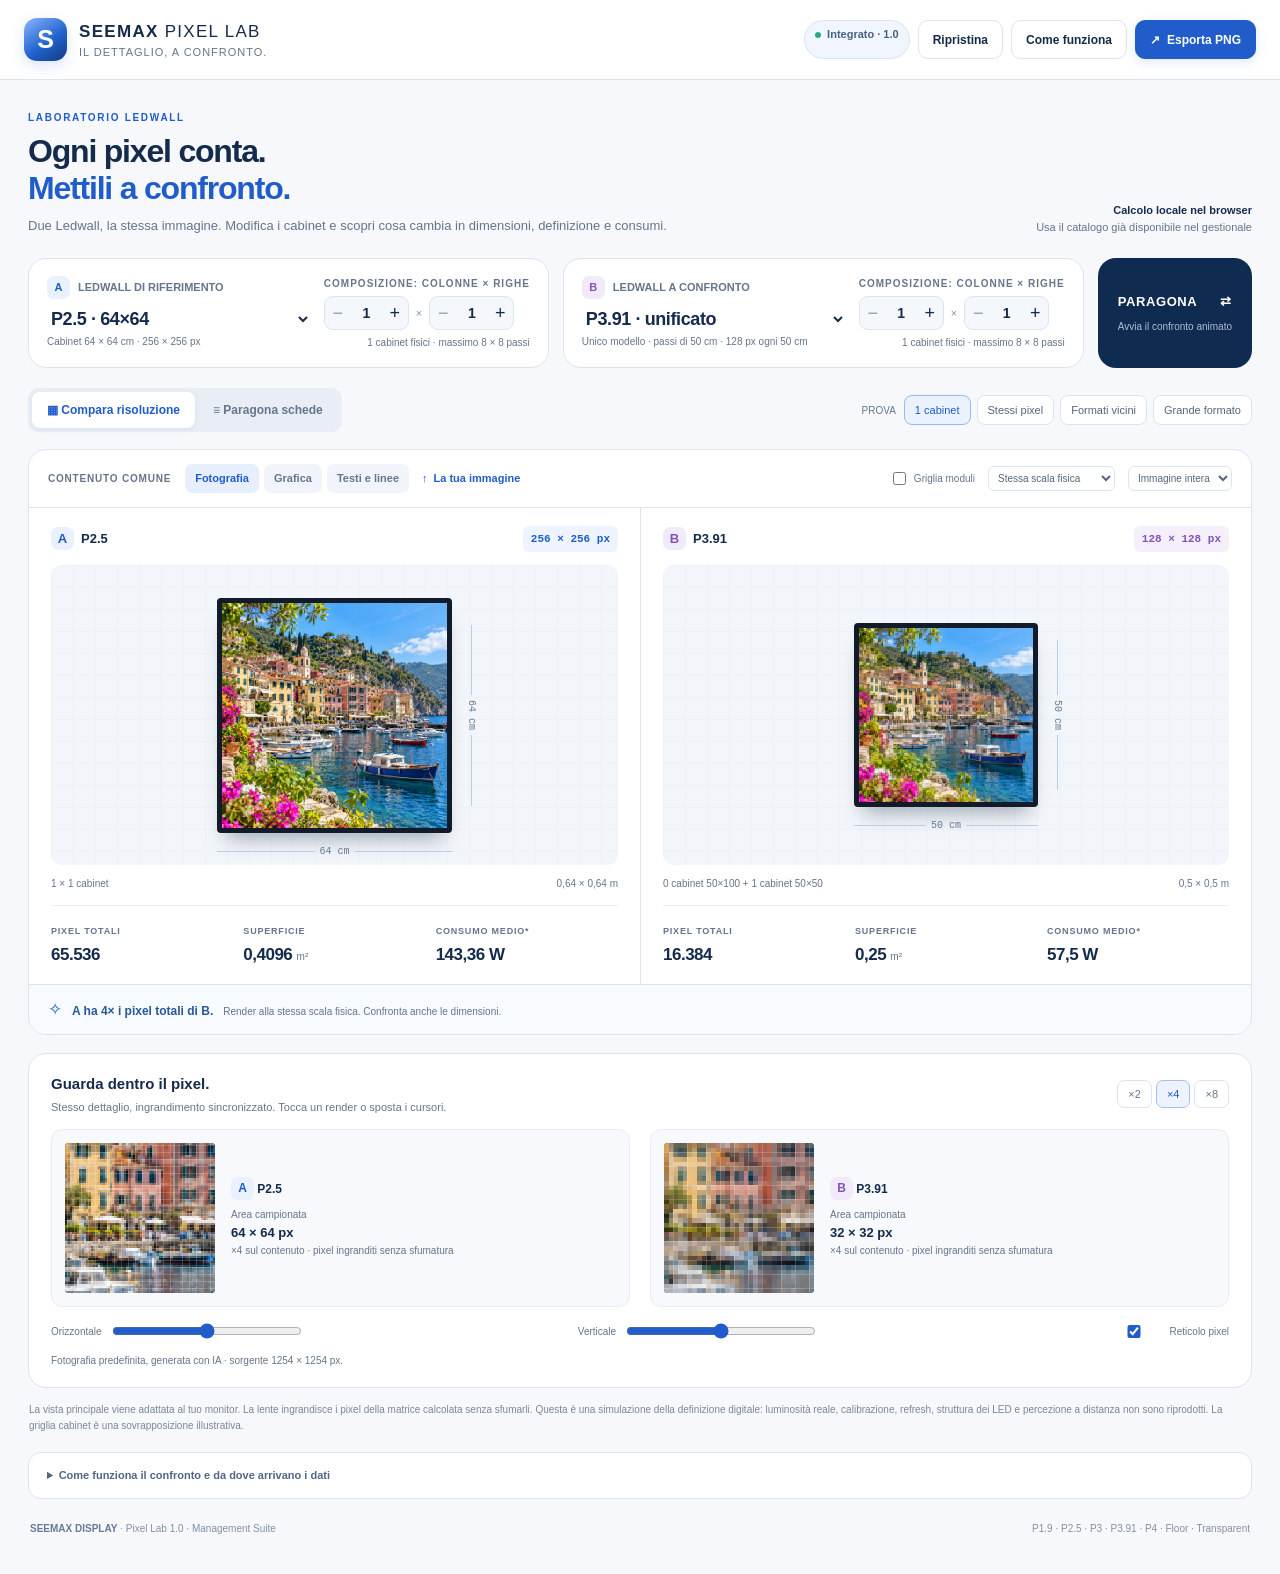
==== pixel-lab/index.html @ fe0447f7 "Add files via upload" ====
<!doctype html>
<html lang="it">
<head>
<meta charset="utf-8"><meta name="viewport" content="width=device-width, initial-scale=1">
<meta name="theme-color" content="#0c2446"><title>SEEMAX Pixel Lab — Paragona Ledwall</title>
<meta name="description" content="Confronta i Ledwall SEEMAX: dimensioni, matrici native, schede tecniche e consumi stimati.">
<link rel="stylesheet" href="../assets/css/pixel-lab.css">
</head>
<body>
<header class="topbar"><div class="brand"><div class="brand-mark" aria-hidden="true">S</div><div><div class="brand-name">SEEMAX <span style="font-weight:450">PIXEL LAB</span></div><div class="brand-sub">IL DETTAGLIO, A CONFRONTO.</div></div></div><div class="header-actions"><span class="tag optional">Integrato · 1.0</span><button class="btn" id="reset">Ripristina</button><button class="btn" id="about">Come funziona</button><button class="btn primary" id="export"><span aria-hidden="true">↗</span> Esporta PNG</button></div></header>
<main class="wrap">
<section class="hero"><div><div class="eyebrow">Laboratorio Ledwall</div><h1>Ogni pixel conta.<br><span>Mettili a confronto.</span></h1><p class="intro">Due Ledwall, la stessa immagine. Modifica i cabinet e scopri cosa cambia in dimensioni, definizione e consumi.</p></div><div class="hero-note"><strong>Calcolo locale nel browser</strong><br>Usa il catalogo già disponibile nel gestionale</div></section>
<section class="controls" aria-label="Configura i due Ledwall">
<article class="setup a" data-side="a"><div><div class="setup-head"><span class="id-tag">A</span> LEDWALL DI RIFERIMENTO</div><label class="sr-only" for="model-a">Modello Ledwall A</label><select class="model" id="model-a"></select><div class="model-hint" id="hint-a"></div></div><div><div class="array-label">Composizione: colonne × righe</div><div class="steppers"><div class="stepper"><button data-step="-1" data-target="cols-a" aria-label="Riduci colonne A">−</button><input id="cols-a" aria-label="Colonne cabinet A" type="number" min="1" max="8" step="1" value="1"><button data-step="1" data-target="cols-a" aria-label="Aumenta colonne A">+</button></div><span class="by">×</span><div class="stepper"><button data-step="-1" data-target="rows-a" aria-label="Riduci righe A">−</button><input id="rows-a" aria-label="Righe cabinet A" type="number" min="1" max="8" step="1" value="1"><button data-step="1" data-target="rows-a" aria-label="Aumenta righe A">+</button></div></div><div class="qty-hint" id="count-a"></div></div></article>
<article class="setup b" data-side="b"><div><div class="setup-head"><span class="id-tag">B</span> LEDWALL A CONFRONTO</div><label class="sr-only" for="model-b">Modello Ledwall B</label><select class="model" id="model-b"></select><div class="model-hint" id="hint-b"></div></div><div><div class="array-label">Composizione: colonne × righe</div><div class="steppers"><div class="stepper"><button data-step="-1" data-target="cols-b" aria-label="Riduci colonne B">−</button><input id="cols-b" aria-label="Colonne cabinet B" type="number" min="1" max="8" step="1" value="1"><button data-step="1" data-target="cols-b" aria-label="Aumenta colonne B">+</button></div><span class="by">×</span><div class="stepper"><button data-step="-1" data-target="rows-b" aria-label="Riduci righe B">−</button><input id="rows-b" aria-label="Righe cabinet B" type="number" min="1" max="8" step="1" value="1"><button data-step="1" data-target="rows-b" aria-label="Aumenta righe B">+</button></div></div><div class="qty-hint" id="count-b"></div></div></article>
<div class="compare-action"><button id="compare">PARAGONA <span aria-hidden="true">⇄</span></button><small>Avvia il confronto animato</small></div>
</section>
<div class="toolbar"><div class="tabs" role="tablist" aria-label="Tipo di confronto"><button id="resolution-tab" role="tab" aria-selected="true" aria-controls="resolution-pane" class="tab">▦ Compara risoluzione</button><button id="specs-tab" role="tab" aria-selected="false" aria-controls="specs-pane" class="tab">≡ Paragona schede</button></div><div class="presets"><span>PROVA</span><button class="chip is-active" data-preset="single">1 cabinet</button><button class="chip" data-preset="pixels">Stessi pixel</button><button class="chip" data-preset="near">Formati vicini</button><button class="chip" data-preset="large">Grande formato</button></div></div>
<section id="resolution-pane" role="tabpanel" aria-labelledby="resolution-tab">
<div class="comparison" id="bench"><div class="scene-bar"><div class="source-options"><span class="small-label">Contenuto comune</span><button class="source-btn active" data-source="photo">Fotografia</button><button class="source-btn" data-source="graphic">Grafica</button><button class="source-btn" data-source="text">Testi e linee</button><label class="upload"><span aria-hidden="true">↑</span> La tua immagine<input type="file" id="upload" accept="image/png,image/jpeg,image/webp"></label></div><div class="view-options"><label><input type="checkbox" id="cabinetGrid"> Griglia moduli</label><label for="scaleMode" class="sr-only">Scala dei due render</label><select id="scaleMode"><option value="physical">Stessa scala fisica</option><option value="normalized">Normalizza ingombro</option></select><label for="imageFit" class="sr-only">Adattamento del contenuto</label><select id="imageFit"><option value="contain">Immagine intera</option><option value="cover">Riempi / ritaglia</option></select></div></div>
<div class="screens">
<article class="screen-card a"><div class="screen-heading"><h2><span class="id-tag">A</span> <span id="name-a">P2.5</span></h2><span id="native-a" class="native-badge">256 × 256 px</span></div><div class="stage" id="stage-a"><div class="display-assembly" id="assembly-a"><div class="display-body"><canvas class="screen-image" id="screen-a" width="256" height="256" aria-label="Render del Ledwall A"></canvas><div class="cabinet-grid" id="grid-a" hidden></div></div><span class="ruler-w" id="width-a"></span><span class="ruler-h" id="height-a"></span></div></div><div class="render-note"><span id="array-a"></span><span id="ratio-a"></span></div><div class="screen-kpis"><div><span class="label">Pixel totali</span><strong id="pixels-a"></strong></div><div><span class="label">Superficie</span><strong id="area-a"></strong></div><div><span class="label">Consumo medio*</span><strong id="power-a"></strong></div></div></article>
<article class="screen-card b"><div class="screen-heading"><h2><span class="id-tag">B</span> <span id="name-b">P3.91</span></h2><span id="native-b" class="native-badge">128 × 128 px</span></div><div class="stage" id="stage-b"><div class="display-assembly" id="assembly-b"><div class="display-body"><canvas class="screen-image" id="screen-b" width="128" height="128" aria-label="Render del Ledwall B"></canvas><div class="cabinet-grid" id="grid-b" hidden></div></div><span class="ruler-w" id="width-b"></span><span class="ruler-h" id="height-b"></span></div></div><div class="render-note"><span id="array-b"></span><span id="ratio-b"></span></div><div class="screen-kpis"><div><span class="label">Pixel totali</span><strong id="pixels-b"></strong></div><div><span class="label">Superficie</span><strong id="area-b"></strong></div><div><span class="label">Consumo medio*</span><strong id="power-b"></strong></div></div></article>
</div><div class="insight"><span class="star" aria-hidden="true">✧</span><strong id="insight"></strong><small id="scaleHint"></small></div></div>
<section class="lens-panel"><div class="section-head"><div><h2>Guarda dentro il pixel.</h2><p>Stesso dettaglio, ingrandimento sincronizzato. Tocca un render o sposta i cursori.</p></div><div class="zoom" aria-label="Ingrandimento dettaglio"><button data-zoom="2">×2</button><button class="active" data-zoom="4">×4</button><button data-zoom="8">×8</button></div></div><div class="lens-grid"><article class="lens-view"><canvas id="lens-a" class="lens-canvas" width="450" height="450" aria-label="Dettaglio pixel Ledwall A"></canvas><div class="lens-copy"><h3><span class="id-tag">A</span> <span id="lens-name-a">P2.5</span></h3><p>Area campionata<strong id="sample-a"></strong><span id="lens-hint-a"></span></p></div></article><article class="lens-view b"><canvas id="lens-b" class="lens-canvas" width="450" height="450" aria-label="Dettaglio pixel Ledwall B"></canvas><div class="lens-copy"><h3><span class="id-tag">B</span> <span id="lens-name-b">P3.91</span></h3><p>Area campionata<strong id="sample-b"></strong><span id="lens-hint-b"></span></p></div></article></div><div class="lens-controls"><label for="panX">Orizzontale<input type="range" id="panX" min="0" max="100" value="50"></label><label for="panY">Verticale<input type="range" id="panY" min="0" max="100" value="50"></label><label style="flex:0 0 auto"><input type="checkbox" id="pixelGrid" checked> Reticolo pixel</label></div><p class="source-meta" id="sourceMeta">Preparazione del contenuto…</p></section>
<p class="footnote">La vista principale viene adattata al tuo monitor. La lente ingrandisce i pixel della matrice calcolata senza sfumarli. Questa è una simulazione della definizione digitale: luminosità reale, calibrazione, refresh, struttura dei LED e percezione a distanza non sono riprodotti. La griglia cabinet è una sovrapposizione illustrativa.</p>
</section>
<section id="specs-pane" role="tabpanel" aria-labelledby="specs-tab" hidden><div class="comparison"><div class="scene-bar"><div><span class="small-label">Schede a confronto</span><strong style="font-size:12px">Geometria esatta. Dati tecnici trasparenti.</strong></div><span class="tag" id="catalogSourceStatus">Dati locali del catalogo</span></div><div class="table-wrap"><table class="tech-table"><thead><tr><th scope="col">Caratteristica</th><th scope="col" id="th-a">A · P2.5</th><th scope="col" id="th-b">B · P3.91</th></tr></thead><tbody id="tech-body"></tbody></table></div><div class="energy-bar"><strong>Simulazione utilizzo</strong><label>Ore/giorno<input id="hours" type="number" min="1" max="24" step="1" value="8"></label><label>Giorni/mese<input id="days" type="number" min="1" max="31" step="1" value="30"></label><span id="energy-summary"></span></div></div><p class="footnote">* Potenze ottenute da superficie × W/m² della scheda. Il consumo medio è una stima orientativa: contenuti, luminosità impostata, alimentatori e condizioni d’uso modificano l’assorbimento. Il valore massimo non sostituisce il dimensionamento elettrico.</p></section>
<details class="notes" id="labNotes"><summary>Come funziona il confronto e da dove arrivano i dati</summary>
<p><strong>La matrice è il punto di partenza.</strong> Le risoluzioni sono quelle già usate dal Quotation Planner. Aumentando colonne e righe aumentano dimensioni e pixel totali; il passo del modello resta invariato.</p>
<ul><li><strong>P3.91 unico:</strong> larghezza e altezza crescono a passi di 50 cm, ciascuno da 128 pixel. Il numero di cabinet fisici è calcolato componendo i formati 50×100 e 50×50 cm; la griglia mostra i passi di progettazione, non tutti i giunti fisici.</li>
<li><strong>Stessa scala fisica:</strong> un centimetro ha lo stesso ingombro nei due render. Con <strong>Normalizza ingombro</strong> ogni schermo riempie il proprio riquadro; le dimensioni fisiche non sono più confrontabili a vista.</li>
<li><strong>Stessi pixel:</strong> P2.5 da 64×64 cm e P3.91 da 100×100 cm hanno entrambi 256×256 pixel. La matrice digitale coincide; cambia il passo fisico.</li>
<li><strong>Schede tecniche:</strong> il laboratorio legge la copia del catalogo già caricata nel gestionale. I campi mancanti usano i riferimenti inclusi nel Planner o sono indicati da verificare. Non esegue richieste a Google Sheets. Consumi e matrici riferiti a una sola faccia.</li>
<li><strong>Dati da confermare:</strong> la matrice P1.9 264×526 è quella del Planner; il consumo va completato se assente. Sul P3 la densità dichiarata può differire da quella calcolata sulle dimensioni. Pesi ambigui e scala di grigi “16” sono evidenziati.</li>
<li><strong>Contenuti:</strong> la fotografia predefinita è generata con IA. Le immagini personali restano nella memoria della pagina: vengono mantenute chiudendo e riaprendo il laboratorio nella stessa sessione, ma vanno riselezionate dopo un riavvio o logout.</li>
<li><strong>Limiti:</strong> massimo 8×8 passi per schermo. Luminosità, refresh, distanza di osservazione, trasparenza e struttura ottica non sono simulati. Il laboratorio aiuta il confronto digitale e non sostituisce una prova sul display reale.</li></ul></details>
<footer class="footer"><span><strong>SEEMAX DISPLAY</strong> · Pixel Lab 1.0 · Management Suite</span><span>P1.9 · P2.5 · P3 · P3.91 · P4 · Floor · Transparent</span></footer>
</main><div class="toast" id="toast" role="status" aria-live="polite"></div><img id="defaultPhoto" alt="" hidden src="../assets/pixel-lab/default-marina.png">


<script src="../assets/js/pixel-lab-engine.js"></script>
<script src="../assets/js/pixel-lab-app.js"></script>
</body></html>
---- assets/css/pixel-lab.css ----
:root{--ink:#142b4c;--muted:#65758b;--line:#dce4ee;--blue:#205cca;--violet:#8153ba;--pale:#f3f6fb;--bg:#f6f8fc;--radius:18px}*{box-sizing:border-box}body{margin:0;color:var(--ink);background:var(--bg);font:14px/1.5 -apple-system,BlinkMacSystemFont,"Segoe UI",Arial,sans-serif}button,input,select{font:inherit}button,select,input[type=file],input[type=checkbox]{cursor:pointer}button{transition:background .18s,transform .18s,box-shadow .18s}button:active{transform:translateY(1px)}button:focus-visible,select:focus-visible,input:focus-visible,summary:focus-visible{outline:3px solid #66a5ff;outline-offset:3px}button:disabled{opacity:.45;cursor:not-allowed}button svg{width:17px;height:17px;stroke:currentColor;fill:none;stroke-width:1.7;vertical-align:middle}a{color:var(--blue)}.topbar{background:#fff;border-bottom:1px solid var(--line);height:80px;display:flex;align-items:center;justify-content:space-between;padding:0 max(28px,calc((100vw - 1390px)/2));gap:20px}.brand{display:flex;gap:12px;align-items:center}.brand-mark{width:43px;height:43px;border-radius:13px;background:linear-gradient(145deg,#8ab5ff,#2062cd 57%,#143a82);box-shadow:0 5px 14px #205cca29;display:grid;place-items:center;color:#fff;font-size:25px;font-weight:850}.brand-name{font-size:17px;font-weight:850;letter-spacing:1.3px}.brand-sub{font-size:11px;color:var(--muted);letter-spacing:1px}.tag{border:1px solid #d6e3f5;background:#f1f6fe;border-radius:30px;padding:5px 10px;font-size:11px;color:#476183;font-weight:700;white-space:nowrap}.tag:before{content:"";display:inline-block;width:6px;height:6px;border-radius:100%;background:#2ca78a;margin-right:6px}.header-actions{display:flex;gap:8px}.btn{border:1px solid var(--line);color:var(--ink);background:#fff;border-radius:10px;min-height:39px;padding:9px 14px;font-weight:650;font-size:12px;display:inline-flex;align-items:center;justify-content:center;gap:7px;text-decoration:none}.btn:hover{border-color:#a8bedc;background:#f5f9ff}.btn.primary{background:var(--blue);color:#fff;border-color:var(--blue);box-shadow:0 4px 12px #205cca20}.btn.primary:hover{background:#164daa}.wrap{max-width:1390px;margin:auto;padding:30px 28px 38px}.hero{display:flex;justify-content:space-between;align-items:end;gap:22px;margin-bottom:23px}.eyebrow{color:var(--blue);letter-spacing:1.7px;font-size:10px;font-weight:850;text-transform:uppercase;margin-bottom:8px}h1{font-size:32px;letter-spacing:-1.2px;line-height:1.15;margin:0 0 9px}h1 span{color:var(--blue)}.intro{color:var(--muted);font-size:13px;margin:0;max-width:660px}.hero-note{text-align:right;color:var(--muted);font-size:11px;white-space:nowrap}.hero-note strong{color:var(--ink)}.controls{display:grid;grid-template-columns:1fr 1fr auto;gap:14px;align-items:stretch;margin-bottom:20px}.setup{border:1px solid var(--line);border-radius:var(--radius);background:#fff;padding:17px 18px;display:grid;grid-template-columns:1fr auto;gap:13px}.setup-head{display:flex;align-items:center;gap:8px;margin-bottom:9px;font-size:11px;font-weight:750;color:var(--muted)}.id-tag{width:23px;height:23px;display:inline-grid;place-items:center;border-radius:7px;background:#e9f1ff;color:var(--blue);font-weight:850}.b .id-tag{background:#f1eafa;color:var(--violet)}.model{border:0;padding:0 20px 0 0;background:transparent;max-width:100%;font-weight:800;color:var(--ink);font-size:18px;letter-spacing:-.4px}.model-hint{font-size:10px;color:var(--muted);margin-top:3px}.array-label{font-size:10px;text-transform:uppercase;letter-spacing:1px;font-weight:750;color:var(--muted);margin-bottom:5px}.steppers{display:flex;gap:7px;align-items:center}.stepper{display:grid;grid-template-columns:26px 31px 26px;background:#f4f7fb;border:1px solid var(--line);border-radius:9px;height:34px;overflow:hidden}.stepper button{border:0;background:transparent;color:var(--ink);font-size:18px;line-height:1}.stepper button:hover{background:#e4edfb}.stepper input{min-width:0;width:31px;border:0;background:transparent;color:var(--ink);text-align:center;font-weight:750;padding:0;appearance:textfield;-moz-appearance:textfield}.stepper input::-webkit-inner-spin-button{appearance:none}.by{color:#8798ad;font-size:11px}.qty-hint{font-size:10px;color:var(--muted);margin-top:5px;text-align:right}.compare-action{background:#102b50;border-radius:var(--radius);padding:18px 20px;color:#fff;display:flex;flex-direction:column;justify-content:center;gap:7px;min-width:145px}.compare-action button{border:0;background:transparent;color:#fff;font-size:13px;font-weight:800;letter-spacing:.6px;padding:0;display:flex;align-items:center;justify-content:space-between;gap:14px}.compare-action small{color:#adbed5;font-size:10px}.compare-action:hover{background:#184074}.toolbar{display:flex;align-items:center;justify-content:space-between;gap:12px;margin-bottom:17px;flex-wrap:wrap}.tabs{background:#e9eef6;border-radius:11px;padding:4px;display:flex;gap:3px}.tab{border:0;background:transparent;color:var(--muted);font-weight:700;font-size:12px;padding:9px 15px;border-radius:8px;display:flex;align-items:center;gap:7px}.tab[aria-selected=true]{background:#fff;color:var(--blue);box-shadow:0 2px 7px #203c6610}.presets{display:flex;align-items:center;gap:6px;flex-wrap:wrap}.presets>span{font-size:10px;color:var(--muted);margin-right:2px}.chip{border:1px solid var(--line);border-radius:8px;padding:6px 10px;background:#fff;color:#53667e;font-size:11px}.chip:hover,.chip.is-active{background:#eaf2ff;border-color:#98b9ed;color:#205cca}.comparison{background:#fff;border:1px solid var(--line);border-radius:var(--radius);overflow:hidden;box-shadow:0 6px 25px #172d4c03}.scene-bar{display:flex;align-items:center;justify-content:space-between;gap:12px;padding:14px 19px;border-bottom:1px solid var(--line);flex-wrap:wrap}.source-options{display:flex;align-items:center;gap:5px;flex-wrap:wrap}.small-label{font-size:10px;text-transform:uppercase;letter-spacing:.8px;font-weight:800;color:var(--muted);margin-right:9px}.source-btn{border:0;background:#f1f5fb;color:var(--muted);border-radius:7px;padding:6px 10px;font-size:11px;font-weight:650}.source-btn.active{background:#e7efff;color:var(--blue)}.source-btn:hover{background:#e7efff}.upload{display:inline-flex;align-items:center;gap:6px;font-size:11px;font-weight:650;color:var(--blue);padding:6px 8px;cursor:pointer}.upload input{display:none}.view-options{display:flex;align-items:center;gap:13px;font-size:10px;color:var(--muted)}.view-options label{display:flex;gap:5px;align-items:center}.view-options select{border:1px solid var(--line);border-radius:6px;padding:5px;color:#53667e;background:#fff;font-size:10px}.screens{display:grid;grid-template-columns:1fr 1fr}.screen-card{min-width:0;padding:18px 22px 16px}.screen-card+.screen-card{border-left:1px solid var(--line)}.screen-heading{display:flex;justify-content:space-between;align-items:center;gap:10px}.screen-heading h2{font-size:13px;letter-spacing:0;margin:0;display:flex;align-items:center;gap:7px}.native-badge{font-family:ui-monospace,SFMono-Regular,Consolas,monospace;font-size:11px;font-weight:700;color:var(--blue);background:#eef4ff;padding:5px 8px;border-radius:6px}.screen-card.b .native-badge{color:var(--violet);background:#f4effa}.stage{height:300px;margin-top:13px;border-radius:11px;position:relative;display:flex;align-items:center;justify-content:center;padding:32px;background-color:#f2f5f9;background-image:linear-gradient(#dfe7f13b 1px,transparent 1px),linear-gradient(90deg,#dfe7f13b 1px,transparent 1px);background-size:22px 22px;overflow:hidden}.display-assembly{position:relative;transition:width .35s,height .35s}.display-body{position:absolute;inset:0;background:#0a101c;border:5px solid #121b2a;border-radius:4px;box-shadow:0 15px 19px -10px #10254160,0 1px 1px #ffffff90;overflow:hidden}.screen-image{width:100%;height:100%;display:block;image-rendering:pixelated}.cabinet-grid{position:absolute;inset:0;pointer-events:none;background-image:linear-gradient(to right,transparent calc(100% - 1px),#ffffff88 0),linear-gradient(to bottom,transparent calc(100% - 1px),#ffffff88 0)}.ruler-w{position:absolute;bottom:-24px;left:0;right:0;display:flex;align-items:center;justify-content:center;gap:5px;color:#637a96;font:10px ui-monospace,SFMono-Regular,monospace;white-space:nowrap}.ruler-w:before,.ruler-w:after{content:"";height:1px;background:#bdcce0;flex:1}.ruler-h{position:absolute;top:0;bottom:0;right:-25px;writing-mode:vertical-rl;display:flex;align-items:center;justify-content:center;gap:5px;color:#637a96;font:10px ui-monospace,SFMono-Regular,monospace;white-space:nowrap}.ruler-h:before,.ruler-h:after{content:"";height:100%;width:1px;max-height:30%;background:#bdcce0}.render-note{display:flex;justify-content:space-between;gap:6px;align-items:center;margin-top:11px;color:var(--muted);font-size:10px}.screen-kpis{display:grid;grid-template-columns:repeat(3,1fr);padding-top:13px;margin-top:14px;border-top:1px solid #e9eef5;gap:10px}.screen-kpis .label{font-size:9px;letter-spacing:.8px;color:var(--muted);font-weight:750;text-transform:uppercase}.screen-kpis strong{display:block;font-size:17px;letter-spacing:-.5px;margin-top:2px}.screen-kpis .unit{font-size:10px;letter-spacing:0;color:var(--muted);font-weight:500}.insight{border-top:1px solid var(--line);background:#f7faff;padding:12px 19px;display:flex;gap:10px;align-items:baseline;flex-wrap:wrap;font-size:12px}.insight .star{color:var(--blue);font-size:17px}.insight strong{color:#275899}.insight small{font-size:10px;color:var(--muted)}.lens-panel{margin-top:18px;border:1px solid var(--line);background:#fff;border-radius:var(--radius);padding:19px 22px}.section-head{display:flex;justify-content:space-between;align-items:center;gap:20px;margin-bottom:14px}.section-head h2{font-size:15px;margin:0}.section-head p{font-size:11px;color:var(--muted);margin:3px 0 0}.zoom{display:flex;gap:4px}.zoom button{border:1px solid var(--line);background:#fff;color:var(--muted);border-radius:7px;padding:5px 10px;font-size:11px}.zoom button.active{color:var(--blue);background:#ecf3ff;border-color:#a7bfed}.lens-grid{display:grid;grid-template-columns:1fr 1fr;gap:20px}.lens-view{display:flex;gap:16px;align-items:center;background:#f7f9fc;border:1px solid #e7edf6;border-radius:11px;padding:13px;min-width:0}.lens-canvas{width:150px;height:150px;max-width:42%;object-fit:contain;image-rendering:pixelated;background:#101824;border-radius:4px;flex-shrink:0}.lens-copy{min-width:0}.lens-copy h3{font-size:12px;margin:0 0 7px}.lens-copy p{font-size:10px;line-height:1.6;color:var(--muted);margin:0}.lens-copy strong{display:block;color:var(--ink);font-size:13px}.lens-controls{display:flex;gap:22px;margin-top:14px;align-items:center}.lens-controls label{font-size:10px;color:var(--muted);display:flex;align-items:center;gap:8px;flex:1}.lens-controls input{min-width:50px;max-width:190px;flex:1;accent-color:var(--blue)}.source-meta{font-size:10px;color:var(--muted);margin:12px 0 0;overflow-wrap:anywhere}.footnote{font-size:10px;color:#7a8799;line-height:1.6;margin:14px 1px 0}.table-wrap{overflow:auto}.tech-table{width:100%;border-collapse:collapse;font-size:12px}.tech-table th{padding:16px 20px;text-align:left;background:#f8faff;color:var(--muted);font-size:11px;position:sticky;top:0}.tech-table th:first-child{width:34%}.tech-table td{padding:11px 20px;border-top:1px solid #e9eef5;vertical-align:top}.tech-table td:first-child{color:var(--muted);font-size:11px}.tech-table tr.group td{color:#23538c;font-size:10px;background:#f0f5fc;font-weight:800;letter-spacing:1px;padding-top:8px;padding-bottom:8px}.tech-table td small{display:block;color:var(--muted);font-size:10px;max-width:300px}.tech-table .emph{font-weight:800}.tech-table .warn{color:#a16b14;font-size:11px}.energy-bar{padding:16px 20px;display:flex;gap:20px;align-items:center;flex-wrap:wrap;border-top:1px solid var(--line);background:#f8faff;font-size:11px;color:var(--muted)}.energy-bar input{width:57px;border:1px solid var(--line);border-radius:6px;padding:5px;color:var(--ink);background:#fff}.energy-bar label{display:flex;gap:7px;align-items:center}.notes{background:#fff;border:1px solid var(--line);border-radius:13px;margin-top:18px;padding:0 18px;font-size:11px;color:var(--muted)}.notes summary{cursor:pointer;padding:14px 0;color:#4f6784;font-weight:700}.notes p{margin:0 0 13px}.notes ul{margin:0 0 16px;padding-left:17px}.notes li{margin:6px 0}.footer{display:flex;justify-content:space-between;gap:15px;margin:22px 2px 0;font-size:10px;color:#8491a2}.footer strong{color:#657b97}.toast{position:fixed;bottom:23px;left:50%;transform:translateX(-50%) translateY(15px);opacity:0;pointer-events:none;background:#142e52;color:#fff;border-radius:10px;padding:12px 19px;font-size:12px;box-shadow:0 8px 30px #10294c26;z-index:10;max-width:90vw;transition:.2s}.toast.show{opacity:1;transform:translateX(-50%) translateY(0)}[hidden]{display:none!important}.comparing .screen-card.a .display-assembly{animation:arrive-a .85s cubic-bezier(.2,.7,.2,1)}.comparing .screen-card.b .display-assembly{animation:arrive-b .85s cubic-bezier(.2,.7,.2,1)}.comparing .native-badge{animation:badge-glow .85s ease}@keyframes arrive-a{0%{opacity:.15;transform:translateX(-65px) scale(.90) rotateY(14deg)}100%{opacity:1;transform:none}}@keyframes arrive-b{0%{opacity:.15;transform:translateX(65px) scale(.90) rotateY(-14deg)}100%{opacity:1;transform:none}}@keyframes badge-glow{50%{box-shadow:0 0 0 5px #357deb17}}.sr-only{position:absolute;width:1px;height:1px;overflow:hidden;clip:rect(0,0,0,0);white-space:nowrap}
@media(min-width:1600px){.wrap{padding-top:37px}.stage{height:330px}}@media(max-width:1050px){.setup{grid-template-columns:1fr}.qty-hint{text-align:left}.hero-note{display:none}.topbar{padding:0 22px}.wrap{padding:24px 20px}.stage{height:280px}.lens-view{gap:11px;padding:10px}.lens-canvas{width:125px;height:125px}.header-actions .optional{display:none}.screen-kpis strong{font-size:15px}.controls{grid-template-columns:1fr 1fr 120px}.compare-action{min-width:0;padding:16px}}@media(max-width:720px){.topbar{height:auto;min-height:72px;padding:14px 16px;flex-wrap:wrap;gap:10px}.brand-name{font-size:14px}.header-actions .btn{padding:7px 9px;min-height:33px;font-size:10px}.brand-mark{width:34px;height:34px;border-radius:10px;font-size:21px}.brand-sub{font-size:9px}.wrap{padding:24px 14px}h1{font-size:28px}.controls{grid-template-columns:1fr 1fr;gap:9px}.setup{padding:13px;gap:10px}.model{font-size:15px}.model-hint{font-size:9px}.compare-action{grid-column:1/-1;flex-direction:row;align-items:center;justify-content:space-between;padding:12px 16px;border-radius:12px}.compare-action button{flex:1}.compare-action small{margin-left:18px}.toolbar{gap:13px}.presets>span{display:none}.tab{padding:9px 12px;font-size:11px}.scene-bar{padding:12px}.view-options{width:100%;justify-content:space-between;gap:6px}.small-label{display:none}.screens{grid-template-columns:1fr 1fr}.screen-card{padding:12px 9px}.screen-heading{flex-wrap:wrap;gap:5px}.screen-heading h2{font-size:11px}.screen-heading .id-tag{width:19px;height:19px;font-size:10px}.native-badge{font-size:9px;padding:4px 6px}.stage{height:215px;padding:24px;margin-top:8px;border-radius:8px}.display-body{border-width:3px}.ruler-h{right:-18px;font-size:8px}.ruler-w{bottom:-19px;font-size:8px}.render-note{flex-wrap:wrap;font-size:9px;min-height:28px}.screen-kpis{grid-template-columns:1fr;gap:6px;margin-top:8px;padding-top:8px}.screen-kpis>div{display:flex;align-items:baseline;justify-content:space-between;gap:6px}.screen-kpis .label{font-size:8px}.screen-kpis strong{font-size:12px;margin:0}.screen-kpis .unit{font-size:8px}.lens-panel{padding:16px 12px}.section-head{gap:10px;align-items:start}.section-head h2{font-size:13px}.section-head p{font-size:10px;max-width:230px}.zoom button{padding:5px 7px;font-size:10px}.lens-grid{gap:9px}.lens-view{flex-direction:column;align-items:stretch;padding:9px}.lens-canvas{width:100%;max-width:100%;height:auto;aspect-ratio:1}.lens-copy h3{font-size:11px;margin:0 0 4px}.lens-copy p{font-size:9px}.lens-copy strong{font-size:11px}.lens-controls{gap:12px}.lens-controls label{font-size:9px;gap:4px}.lens-controls input{width:60px}.tech-table{min-width:580px}.tech-table td,.tech-table th{padding:11px 14px}.insight{padding:11px 12px;font-size:11px}.footer{flex-direction:column;gap:5px}.tag{font-size:9px;padding:4px 7px}.energy-bar{gap:11px;padding:13px}.source-meta{font-size:9px}}
@media(prefers-reduced-motion:reduce){*,*::before,*::after{animation:none!important;transition:none!important;scroll-behavior:auto!important}}
.setup>div{min-width:0}.model{width:100%}.render-note{overflow-wrap:anywhere}.topbar{padding-left:24px;padding-right:24px}.screen-kpis strong{overflow-wrap:anywhere}.intro{max-width:720px}
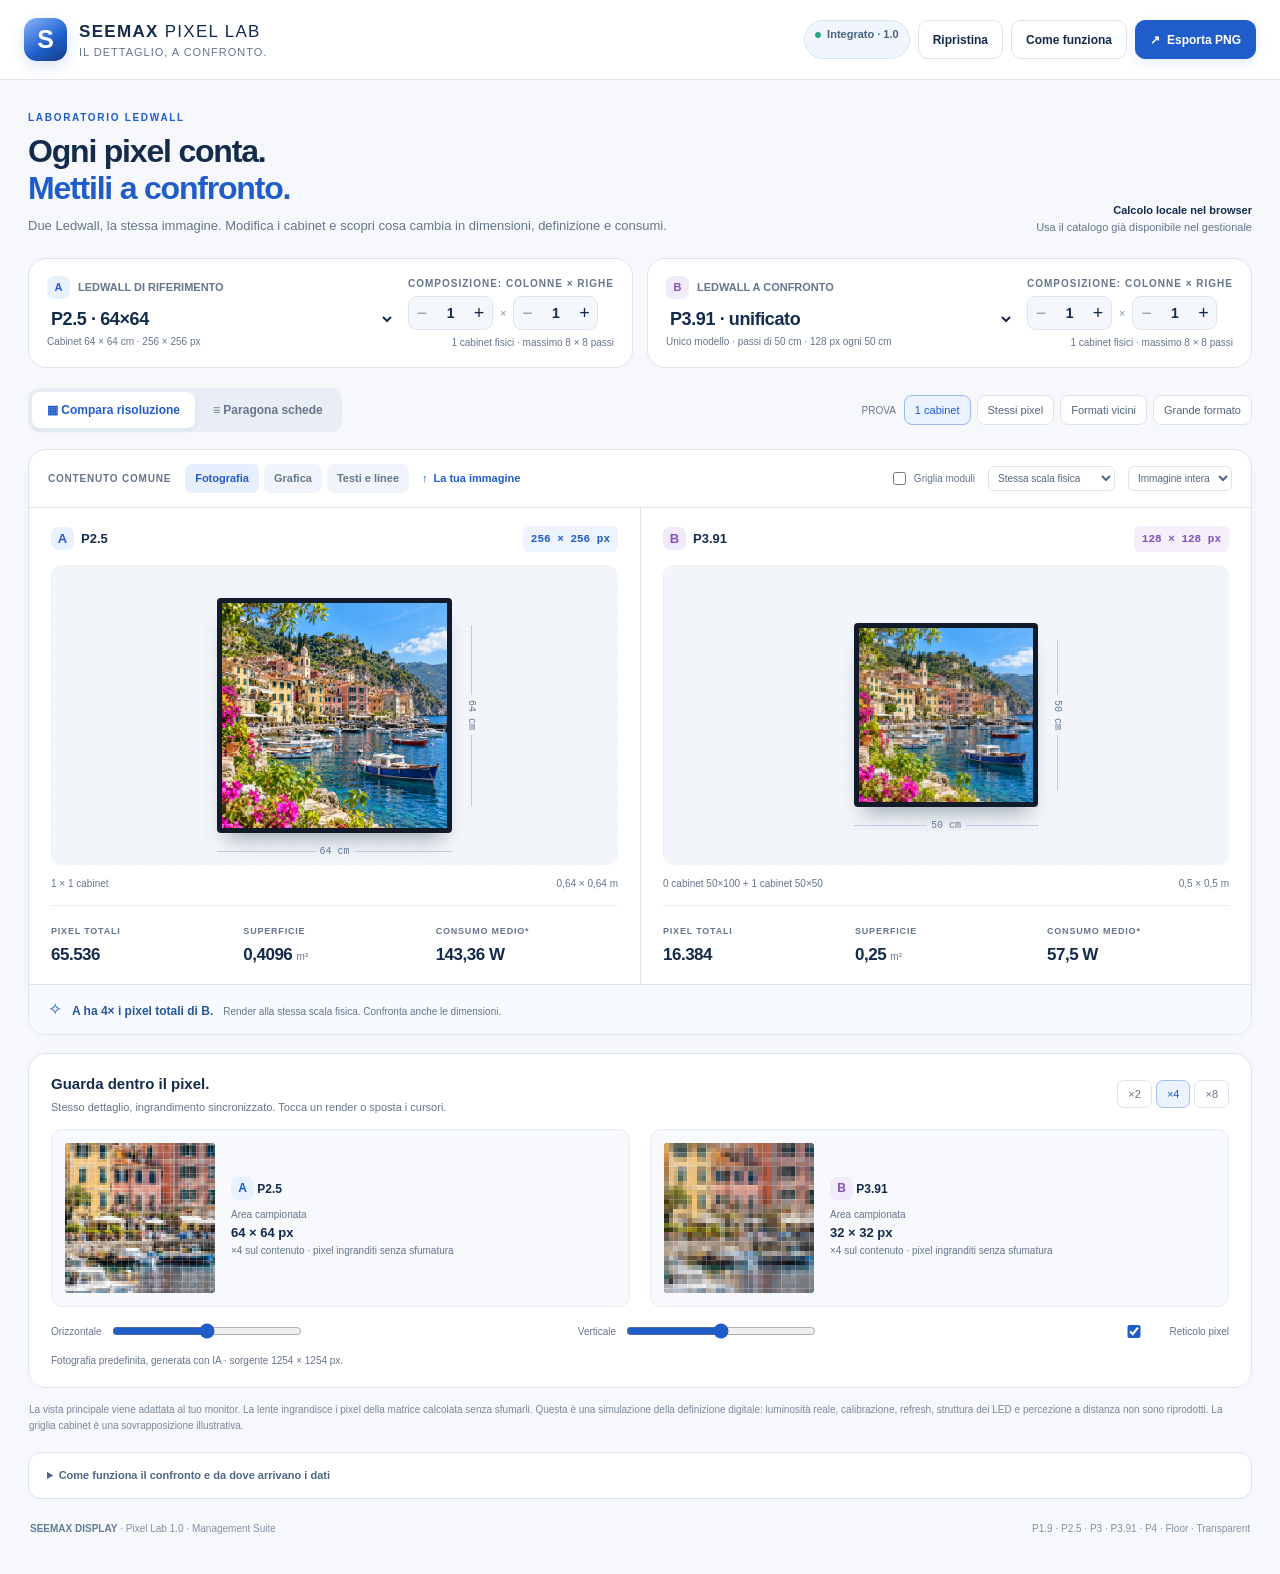
==== commit a7d3246e: "Add files via upload" ====
--- a/pixel-lab/index.html
+++ b/pixel-lab/index.html
@@ -13,7 +13,6 @@
 <section class="controls" aria-label="Configura i due Ledwall">
 <article class="setup a" data-side="a"><div><div class="setup-head"><span class="id-tag">A</span> LEDWALL DI RIFERIMENTO</div><label class="sr-only" for="model-a">Modello Ledwall A</label><select class="model" id="model-a"></select><div class="model-hint" id="hint-a"></div></div><div><div class="array-label">Composizione: colonne × righe</div><div class="steppers"><div class="stepper"><button data-step="-1" data-target="cols-a" aria-label="Riduci colonne A">−</button><input id="cols-a" aria-label="Colonne cabinet A" type="number" min="1" max="8" step="1" value="1"><button data-step="1" data-target="cols-a" aria-label="Aumenta colonne A">+</button></div><span class="by">×</span><div class="stepper"><button data-step="-1" data-target="rows-a" aria-label="Riduci righe A">−</button><input id="rows-a" aria-label="Righe cabinet A" type="number" min="1" max="8" step="1" value="1"><button data-step="1" data-target="rows-a" aria-label="Aumenta righe A">+</button></div></div><div class="qty-hint" id="count-a"></div></div></article>
 <article class="setup b" data-side="b"><div><div class="setup-head"><span class="id-tag">B</span> LEDWALL A CONFRONTO</div><label class="sr-only" for="model-b">Modello Ledwall B</label><select class="model" id="model-b"></select><div class="model-hint" id="hint-b"></div></div><div><div class="array-label">Composizione: colonne × righe</div><div class="steppers"><div class="stepper"><button data-step="-1" data-target="cols-b" aria-label="Riduci colonne B">−</button><input id="cols-b" aria-label="Colonne cabinet B" type="number" min="1" max="8" step="1" value="1"><button data-step="1" data-target="cols-b" aria-label="Aumenta colonne B">+</button></div><span class="by">×</span><div class="stepper"><button data-step="-1" data-target="rows-b" aria-label="Riduci righe B">−</button><input id="rows-b" aria-label="Righe cabinet B" type="number" min="1" max="8" step="1" value="1"><button data-step="1" data-target="rows-b" aria-label="Aumenta righe B">+</button></div></div><div class="qty-hint" id="count-b"></div></div></article>
-<div class="compare-action"><button id="compare">PARAGONA <span aria-hidden="true">⇄</span></button><small>Avvia il confronto animato</small></div>
 </section>
 <div class="toolbar"><div class="tabs" role="tablist" aria-label="Tipo di confronto"><button id="resolution-tab" role="tab" aria-selected="true" aria-controls="resolution-pane" class="tab">▦ Compara risoluzione</button><button id="specs-tab" role="tab" aria-selected="false" aria-controls="specs-pane" class="tab">≡ Paragona schede</button></div><div class="presets"><span>PROVA</span><button class="chip is-active" data-preset="single">1 cabinet</button><button class="chip" data-preset="pixels">Stessi pixel</button><button class="chip" data-preset="near">Formati vicini</button><button class="chip" data-preset="large">Grande formato</button></div></div>
 <section id="resolution-pane" role="tabpanel" aria-labelledby="resolution-tab">
--- a/assets/css/pixel-lab.css
+++ b/assets/css/pixel-lab.css
@@ -3,4 +3,5 @@
 @media(min-width:1600px){.wrap{padding-top:37px}.stage{height:330px}}@media(max-width:1050px){.setup{grid-template-columns:1fr}.qty-hint{text-align:left}.hero-note{display:none}.topbar{padding:0 22px}.wrap{padding:24px 20px}.stage{height:280px}.lens-view{gap:11px;padding:10px}.lens-canvas{width:125px;height:125px}.header-actions .optional{display:none}.screen-kpis strong{font-size:15px}.controls{grid-template-columns:1fr 1fr 120px}.compare-action{min-width:0;padding:16px}}@media(max-width:720px){.topbar{height:auto;min-height:72px;padding:14px 16px;flex-wrap:wrap;gap:10px}.brand-name{font-size:14px}.header-actions .btn{padding:7px 9px;min-height:33px;font-size:10px}.brand-mark{width:34px;height:34px;border-radius:10px;font-size:21px}.brand-sub{font-size:9px}.wrap{padding:24px 14px}h1{font-size:28px}.controls{grid-template-columns:1fr 1fr;gap:9px}.setup{padding:13px;gap:10px}.model{font-size:15px}.model-hint{font-size:9px}.compare-action{grid-column:1/-1;flex-direction:row;align-items:center;justify-content:space-between;padding:12px 16px;border-radius:12px}.compare-action button{flex:1}.compare-action small{margin-left:18px}.toolbar{gap:13px}.presets>span{display:none}.tab{padding:9px 12px;font-size:11px}.scene-bar{padding:12px}.view-options{width:100%;justify-content:space-between;gap:6px}.small-label{display:none}.screens{grid-template-columns:1fr 1fr}.screen-card{padding:12px 9px}.screen-heading{flex-wrap:wrap;gap:5px}.screen-heading h2{font-size:11px}.screen-heading .id-tag{width:19px;height:19px;font-size:10px}.native-badge{font-size:9px;padding:4px 6px}.stage{height:215px;padding:24px;margin-top:8px;border-radius:8px}.display-body{border-width:3px}.ruler-h{right:-18px;font-size:8px}.ruler-w{bottom:-19px;font-size:8px}.render-note{flex-wrap:wrap;font-size:9px;min-height:28px}.screen-kpis{grid-template-columns:1fr;gap:6px;margin-top:8px;padding-top:8px}.screen-kpis>div{display:flex;align-items:baseline;justify-content:space-between;gap:6px}.screen-kpis .label{font-size:8px}.screen-kpis strong{font-size:12px;margin:0}.screen-kpis .unit{font-size:8px}.lens-panel{padding:16px 12px}.section-head{gap:10px;align-items:start}.section-head h2{font-size:13px}.section-head p{font-size:10px;max-width:230px}.zoom button{padding:5px 7px;font-size:10px}.lens-grid{gap:9px}.lens-view{flex-direction:column;align-items:stretch;padding:9px}.lens-canvas{width:100%;max-width:100%;height:auto;aspect-ratio:1}.lens-copy h3{font-size:11px;margin:0 0 4px}.lens-copy p{font-size:9px}.lens-copy strong{font-size:11px}.lens-controls{gap:12px}.lens-controls label{font-size:9px;gap:4px}.lens-controls input{width:60px}.tech-table{min-width:580px}.tech-table td,.tech-table th{padding:11px 14px}.insight{padding:11px 12px;font-size:11px}.footer{flex-direction:column;gap:5px}.tag{font-size:9px;padding:4px 7px}.energy-bar{gap:11px;padding:13px}.source-meta{font-size:9px}}
 @media(prefers-reduced-motion:reduce){*,*::before,*::after{animation:none!important;transition:none!important;scroll-behavior:auto!important}}
 .setup>div{min-width:0}.model{width:100%}.render-note{overflow-wrap:anywhere}.topbar{padding-left:24px;padding-right:24px}.screen-kpis strong{overflow-wrap:anywhere}.intro{max-width:720px}
+.controls{grid-template-columns:repeat(2,minmax(0,1fr))}
 
